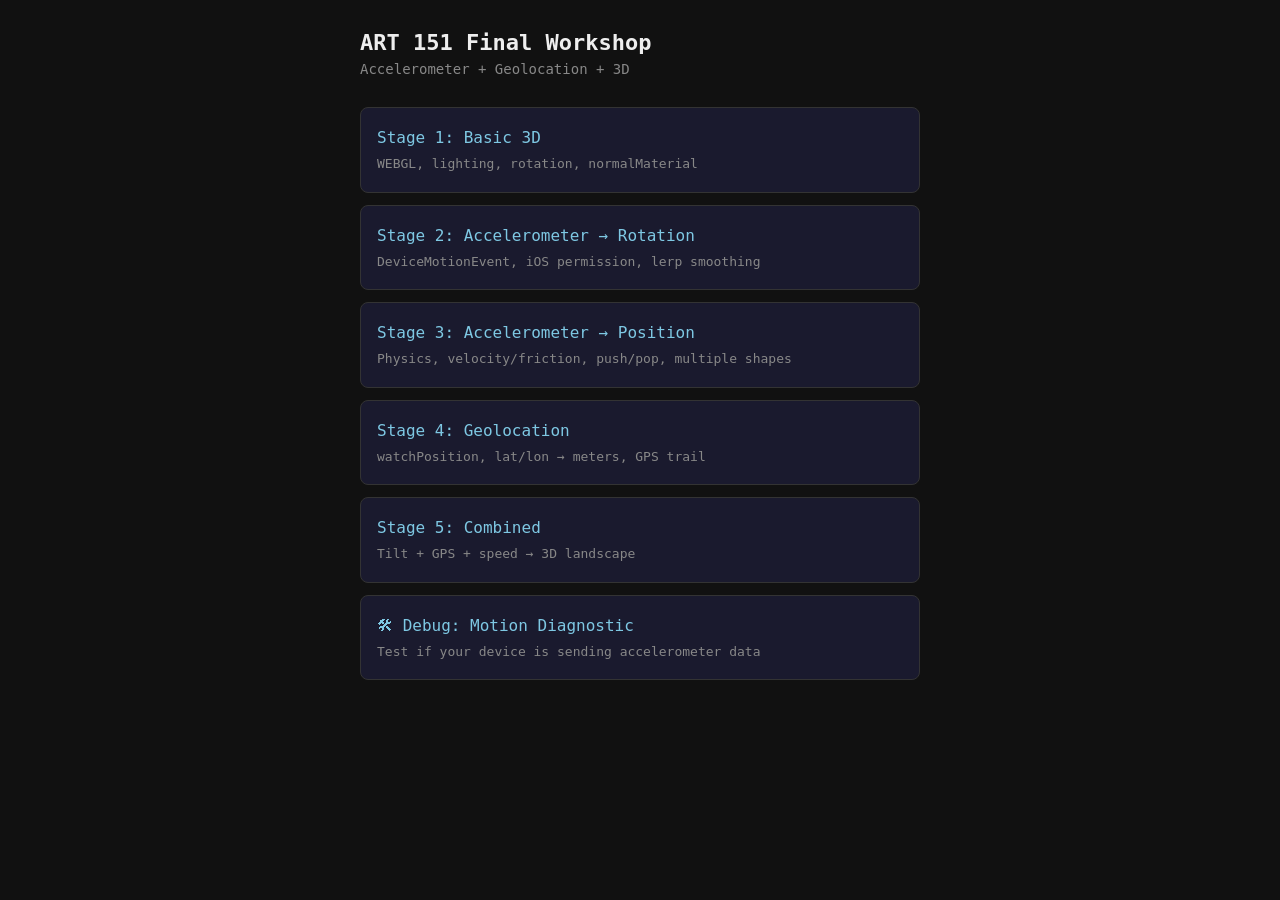
==== index.html @ 77103c56 "Add files via upload" ====
<!DOCTYPE html>
<html lang="en">
<head>
  <meta charset="UTF-8">
  <meta name="viewport" content="width=device-width, initial-scale=1.0">
  <title>ART 151 — Motion + Geo Workshop</title>
  <style>
    * { margin: 0; padding: 0; box-sizing: border-box; }
    body {
      font-family: monospace;
      background: #111;
      color: #eee;
      padding: 30px 20px;
      max-width: 600px;
      margin: 0 auto;
    }
    h1 { font-size: 22px; margin-bottom: 6px; }
    .sub { color: #888; font-size: 14px; margin-bottom: 30px; }
    a {
      display: block;
      padding: 18px 16px;
      margin-bottom: 12px;
      background: #1a1a2e;
      border: 1px solid #333;
      border-radius: 8px;
      color: #7ec8e3;
      text-decoration: none;
      font-size: 16px;
      line-height: 1.5;
    }
    a:active { background: #222244; }
    a span { display: block; color: #888; font-size: 13px; margin-top: 4px; }
  </style>
</head>
<body>
  <h1>ART 151 Final Workshop</h1>
  <p class="sub">Accelerometer + Geolocation + 3D</p>

  <a href="stage1.html">
    Stage 1: Basic 3D
    <span>WEBGL, lighting, rotation, normalMaterial</span>
  </a>
  <a href="stage2.html">
    Stage 2: Accelerometer → Rotation
    <span>DeviceMotionEvent, iOS permission, lerp smoothing</span>
  </a>
  <a href="stage3.html">
    Stage 3: Accelerometer → Position
    <span>Physics, velocity/friction, push/pop, multiple shapes</span>
  </a>
  <a href="stage4.html">
    Stage 4: Geolocation
    <span>watchPosition, lat/lon → meters, GPS trail</span>
  </a>
  <a href="stage5.html">
    Stage 5: Combined
    <span>Tilt + GPS + speed → 3D landscape</span>
  </a>
  <a href="debug.html">
    🛠 Debug: Motion Diagnostic
    <span>Test if your device is sending accelerometer data</span>
  </a>
</body>
</html>
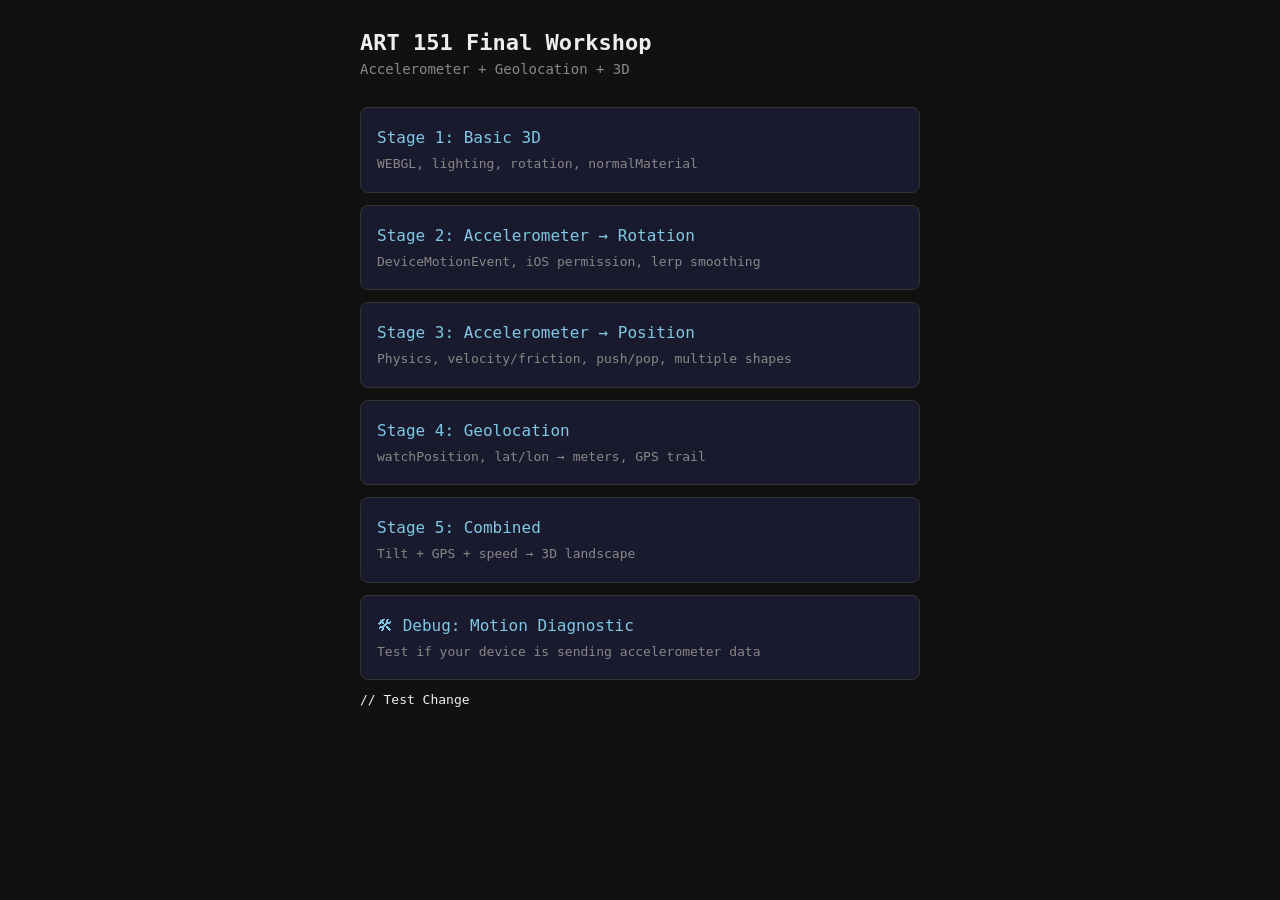
==== commit c88fce98: "test" ====
--- a/index.html
+++ b/index.html
@@ -62,3 +62,4 @@
   </a>
 </body>
 </html>
+// Test Change
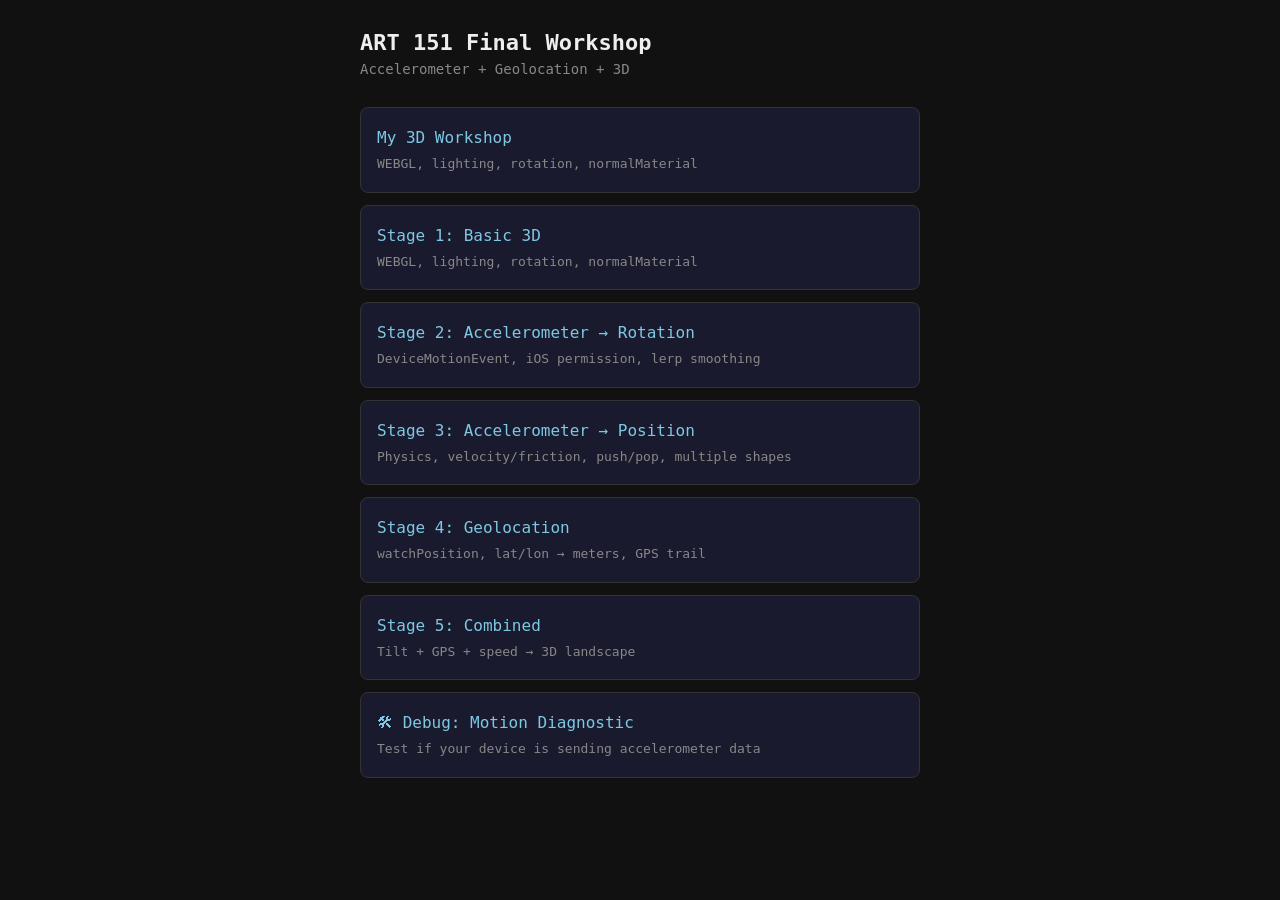
==== commit 5c8efaed: "3d workshop" ====
--- a/index.html
+++ b/index.html
@@ -36,6 +36,10 @@
   <h1>ART 151 Final Workshop</h1>
   <p class="sub">Accelerometer + Geolocation + 3D</p>
 
+  <a href="/3D-workshop">
+    My 3D Workshop
+    <span>WEBGL, lighting, rotation, normalMaterial</span>
+  </a>
   <a href="stage1.html">
     Stage 1: Basic 3D
     <span>WEBGL, lighting, rotation, normalMaterial</span>
@@ -61,5 +65,4 @@
     <span>Test if your device is sending accelerometer data</span>
   </a>
 </body>
-</html>
-// Test Change+</html>
